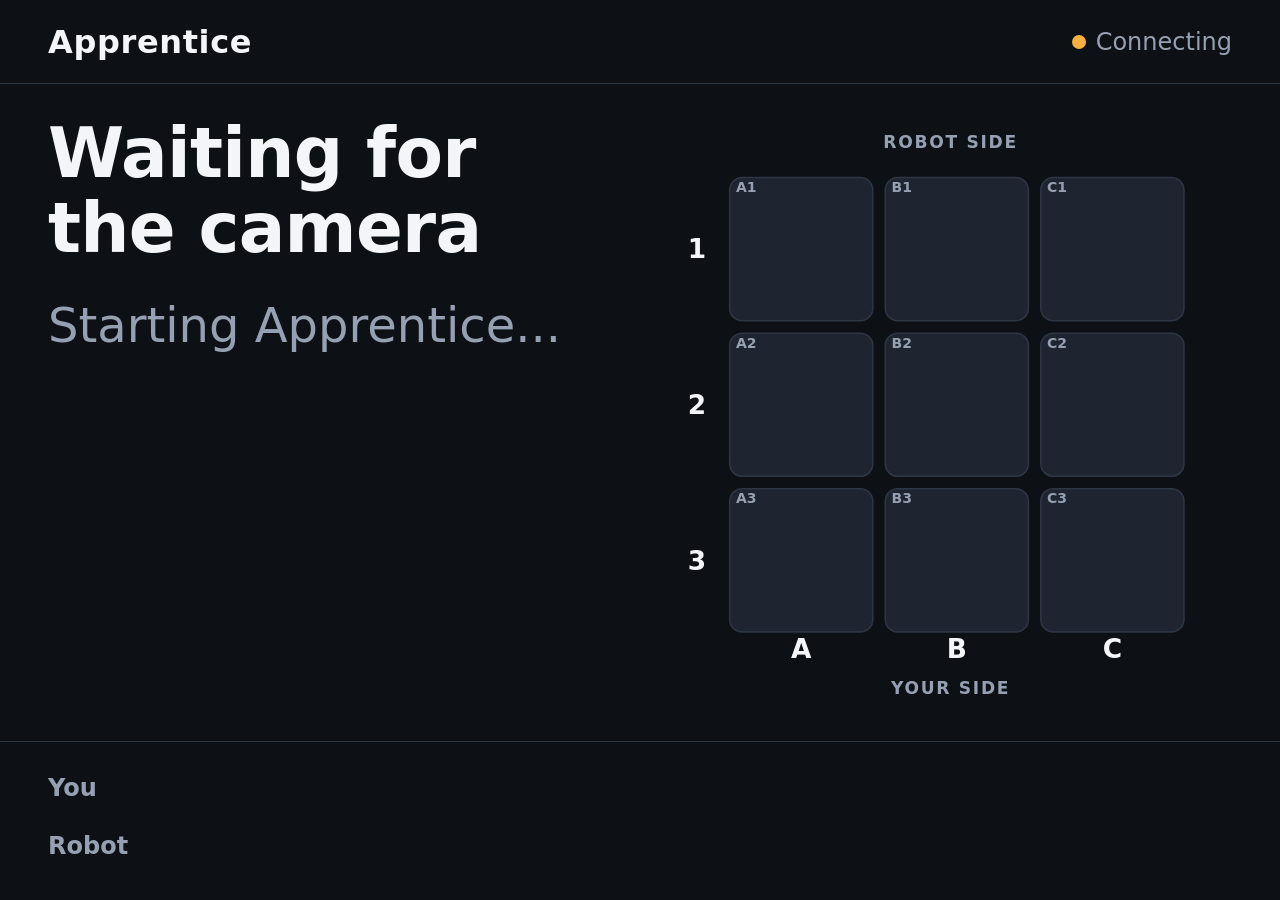
==== ui/index.html @ e2a77195 "ui stuff" ====
<!doctype html>
<html lang="en">
<head>
  <meta charset="utf-8">
  <meta name="viewport" content="width=device-width, initial-scale=1">
  <title>Apprentice Monitor</title>
  <link rel="stylesheet" href="style.css">
</head>
<body>
  <header class="topbar">
    <div class="brand">Apprentice</div>
    <div class="lesson" id="lesson"></div>
    <div class="mode" id="mode"></div>
    <div class="conn" id="conn" data-state="connecting"><span class="dot"></span><span id="conn-text">Connecting</span></div>
  </header>

  <main class="stage" id="stage" data-phase="nodata">
    <section class="left">
      <div class="banner" id="banner" hidden></div>
      <div class="kicker" id="kicker"></div>
      <h1 class="instruction" id="instruction">Waiting for the camera</h1>
      <div class="subline" id="subline"></div>

      <div class="feedback" id="feedback" data-kind="waiting">
        <div class="feedback-icon" id="feedback-icon"></div>
        <div class="feedback-body">
          <div class="feedback-title" id="feedback-title"></div>
          <div class="feedback-text" id="feedback-text"></div>
        </div>
      </div>

      <div class="robot-panel" id="robot-panel" hidden>
        <div class="robot-icon" id="robot-icon" aria-hidden="true"></div>
        <div class="robot-body">
          <div class="robot-status" id="robot-status"></div>
          <div class="robot-text" id="robot-text"></div>
        </div>
      </div>

      <div class="showme" id="showme" hidden>
        <div class="showme-label">Watch how it was done</div>
        <video id="showme-video" muted playsinline preload="auto"></video>
      </div>
    </section>

    <section class="right">
      <div class="board" id="board">
        <div class="board2d" id="board2d"></div>
        <div class="board3d" id="board3d" hidden></div>
      </div>
    </section>

    <div class="reconnect" id="reconnect" hidden>Reconnecting to Apprentice...</div>
  </main>

  <footer class="progress">
    <div class="strip-row"><div class="strip-label">You</div><div class="strip" id="strip-human"></div></div>
    <div class="strip-row"><div class="strip-label">Robot</div><div class="strip" id="strip-robot"></div></div>
  </footer>

  <script src="config.js"></script>
  <script src="app.js"></script>
</body>
</html>
---- ui/style.css ----
/* One palette, one type scale. Dark, high contrast, cube colors match the real cubes. */
:root {
  --bg: #0d1015;
  --panel: #161b23;
  --panel-2: #1e2530;
  --line: #2d3644;
  --text: #f3f5f8;
  --muted: #95a1b2;

  --ok: #4ade80;
  --warn: #f5b041;      /* calm amber: mistakes and "needs a hand", never red */
  --info: #7cb7ff;

  --cube-red: #e5484d;
  --cube-blue: #3b82f6;
  --cube-yellow: #f7c531;
  --cube-green: #22a75a;
  --cube-unknown: #6b7280;

  --s1: 16px;
  --s2: 24px;
  --s3: 32px;
  --s4: 48px;
  --s5: 72px;
  --s6: 104px;

  --font: "Segoe UI", system-ui, -apple-system, Roboto, Arial, sans-serif;
  --radius: 18px;
}

* { box-sizing: border-box; }
html, body { margin: 0; height: 100%; }
body {
  background: var(--bg);
  color: var(--text);
  font-family: var(--font);
  display: grid;
  grid-template-rows: 84px 1fr auto;
  overflow: hidden;
  cursor: none;            /* nobody clicks during the demo */
}

/* ---------------------------------------------------------------- top bar */
.topbar {
  display: flex;
  align-items: center;
  gap: var(--s3);
  padding: 0 var(--s4);
  border-bottom: 1px solid var(--line);
}
.brand { font-size: var(--s3); font-weight: 700; letter-spacing: 0.02em; }
.lesson { font-size: var(--s2); color: var(--muted); }
.mode {
  font-size: var(--s1); font-weight: 600; text-transform: uppercase; letter-spacing: 0.08em;
  padding: 6px 14px; border-radius: 999px; border: 1px solid var(--line); color: var(--muted);
}
.mode:empty { display: none; }
.conn { margin-left: auto; display: flex; align-items: center; gap: 10px; font-size: var(--s2); color: var(--muted); }
.conn .dot { width: 14px; height: 14px; border-radius: 50%; background: var(--muted); }
.conn[data-state="live"] .dot { background: var(--ok); }
.conn[data-state="reconnecting"] .dot,
.conn[data-state="connecting"] .dot { background: var(--warn); animation: breathe 1.6s ease-in-out infinite; }

/* ---------------------------------------------------------------- stage */
.stage {
  position: relative;
  display: grid;
  grid-template-columns: 1fr minmax(0, 44vw);
  gap: var(--s4);
  padding: var(--s3) var(--s4);
  min-height: 0;
  overflow: hidden;
}
.left { display: flex; flex-direction: column; gap: var(--s3); min-width: 0; min-height: 0; overflow: hidden; }
.right { display: flex; align-items: center; justify-content: center; min-height: 0; }

.banner {
  font-size: var(--s3); font-weight: 600;
  padding: var(--s2) var(--s3); border-radius: var(--radius);
  background: rgba(124, 183, 255, 0.12); border: 2px solid var(--info); color: var(--info);
}
.kicker { font-size: var(--s3); color: var(--muted); font-weight: 600; }
.instruction {
  margin: 0;
  font-size: clamp(56px, 5.4vw, var(--s6));
  line-height: 1.08;
  font-weight: 750;
  letter-spacing: -0.01em;
}
.instruction .chip {
  display: inline-block; width: 0.72em; height: 0.72em; border-radius: 0.12em;
  margin: 0 0.18em 0 0.06em; vertical-align: -0.04em;
  box-shadow: inset 0 -0.08em 0 rgba(0, 0, 0, 0.3);
}
.instruction .cell { white-space: nowrap; }
.subline { font-size: var(--s4); color: var(--muted); }
.subline:empty, .kicker:empty { display: none; }

/* hint level 3: make room for the clip */
.stage.showing .left { gap: var(--s2); }
.stage.showing .instruction { font-size: var(--s5); }
.stage.showing .subline { font-size: var(--s3); }
.stage.showing .feedback { padding: var(--s2); }
.stage.showing .feedback-title { font-size: var(--s3); }
.stage.showing .feedback-text { font-size: var(--s2); }
.stage.showing .feedback-icon { width: 64px; height: 64px; font-size: 40px; }

/* ---------------------------------------------------------------- feedback */
.feedback {
  display: flex; align-items: center; gap: var(--s3);
  padding: var(--s3); border-radius: var(--radius);
  background: var(--panel); border: 2px solid var(--line);
  transition: border-color 200ms, background 200ms;
}
.feedback-icon {
  flex: none; width: 88px; height: 88px; border-radius: 50%;
  display: grid; place-items: center; font-size: 56px; font-weight: 800;
  background: var(--panel-2); color: var(--muted);
}
.feedback-title { font-size: var(--s4); font-weight: 700; }
.feedback-text { font-size: var(--s3); color: var(--muted); margin-top: 6px; }
.feedback-text:empty, .feedback-title:empty { display: none; }

.feedback[data-kind="pass"], .feedback[data-kind="complete"] { border-color: var(--ok); background: rgba(74, 222, 128, 0.08); }
.feedback[data-kind="pass"] .feedback-icon,
.feedback[data-kind="complete"] .feedback-icon { background: var(--ok); color: #0b2a17; animation: pop 400ms ease-out; }
.feedback[data-kind="mistake"], .feedback[data-kind="stopped"] { border-color: var(--warn); background: rgba(245, 176, 65, 0.08); }
.feedback[data-kind="mistake"] .feedback-icon,
.feedback[data-kind="stopped"] .feedback-icon { background: var(--warn); color: #33230a; }
.feedback[data-kind="mistake"] .feedback-text,
.feedback[data-kind="stopped"] .feedback-text { color: var(--text); }
.feedback[data-kind="waiting"] .feedback-icon { animation: breathe 2s ease-in-out infinite; }
.feedback[hidden] { display: none; }

/* ---------------------------------------------------------------- robot panel */
.robot-panel {
  display: flex; align-items: center; gap: var(--s3);
  padding: var(--s3); border-radius: var(--radius);
  background: var(--panel); border: 2px solid var(--line);
}
.robot-panel[hidden] { display: none; }
.robot-icon {
  flex: none; width: 120px; height: 120px; border-radius: 28px; background: var(--panel-2);
  position: relative;
}
.robot-icon::before, .robot-icon::after {   /* two eyes */
  content: ""; position: absolute; top: 44px; width: 20px; height: 20px; border-radius: 50%;
  background: var(--info); animation: blink 4s infinite;
}
.robot-icon::before { left: 32px; }
.robot-icon::after { right: 32px; }
.robot-panel[data-status="busy"] .robot-icon { animation: breathe 1.4s ease-in-out infinite; }
.robot-panel[data-status="done"] .robot-icon::before,
.robot-panel[data-status="done"] .robot-icon::after { background: var(--ok); }
.robot-panel[data-status="hand"] { border-color: var(--warn); }
.robot-panel[data-status="hand"] .robot-icon::before,
.robot-panel[data-status="hand"] .robot-icon::after { background: var(--warn); }
.robot-status { font-size: var(--s5); font-weight: 750; line-height: 1.05; }
.robot-text { font-size: var(--s3); color: var(--muted); margin-top: 10px; }

/* ---------------------------------------------------------------- show me */
.showme {
  flex: 1 1 auto; min-height: 0; display: flex; flex-direction: column; gap: 10px;
  padding: var(--s2); border-radius: var(--radius); background: var(--panel); border: 2px solid var(--info);
}
.showme[hidden] { display: none; }
.showme-label { font-size: var(--s2); color: var(--info); font-weight: 600; }
.showme video { width: 100%; flex: 1 1 auto; min-height: 0; object-fit: contain; background: #000; border-radius: 10px; }

/* ---------------------------------------------------------------- board */
.board { position: relative; height: 100%; width: 100%; display: flex; align-items: center; justify-content: center; }
.board2d, .board3d { height: 100%; width: 100%; }
.board2d[hidden], .board3d[hidden] { display: none; }
.board2d svg { height: 100%; width: 100%; display: block; }
.board3d { position: relative; }
.edge-label {
  position: absolute; left: 0; right: 0; text-align: center;
  color: var(--muted); font-size: 22px; font-weight: 600; letter-spacing: 0.1em; text-transform: uppercase;
}
.edge-label.top { top: 8px; }
.edge-label.bottom { bottom: 8px; }

.b-edge { fill: var(--muted); font-size: 22px; font-weight: 600; letter-spacing: 0.1em; text-transform: uppercase; }
.b-axis { fill: var(--text); font-size: 34px; font-weight: 700; }
.b-cell { fill: var(--panel-2); stroke: var(--line); stroke-width: 2; }
.b-name { fill: var(--muted); font-size: 18px; font-weight: 600; }
.b-cube { stroke: rgba(0, 0, 0, 0.55); stroke-width: 4; }
.b-unknown { fill: var(--text); font-size: 40px; font-weight: 800; }
.b-ghost { stroke: #fff; stroke-width: 4; stroke-dasharray: 12 8; animation: ghost 1.6s ease-in-out infinite; transform-box: fill-box; transform-origin: center; }
.b-ghost.strong { animation: ghost-strong 0.9s ease-in-out infinite; stroke-width: 6; }
.b-fault { fill: none; stroke: var(--warn); stroke-width: 8; animation: breathe 1.4s ease-in-out infinite; }
.b-arrow { stroke: var(--warn); stroke-width: 10; stroke-linecap: round; fill: none; stroke-dasharray: 22 14; animation: march 0.8s linear infinite; }
.b-arrowhead { fill: var(--warn); }

/* ---------------------------------------------------------------- progress */
.progress { padding: var(--s2) var(--s4) var(--s3); border-top: 1px solid var(--line); display: grid; gap: 14px; }
.strip-row { display: grid; grid-template-columns: 120px 1fr; align-items: center; gap: var(--s2); }
.strip-label { font-size: var(--s2); color: var(--muted); font-weight: 600; }
.strip { display: flex; gap: 10px; height: 44px; }
.strip.off { opacity: 0.35; }
.seg {
  flex: 1; border-radius: 10px; background: var(--panel-2); border: 2px solid var(--line);
  display: grid; place-items: center; font-size: 20px; font-weight: 700; color: var(--muted);
}
.seg.pass { background: var(--ok); border-color: var(--ok); color: #0b2a17; }
.seg.retry { background: rgba(245, 176, 65, 0.85); border-color: var(--warn); color: #33230a; }
.seg.error { background: repeating-linear-gradient(135deg, var(--warn) 0 12px, #b9802a 12px 24px); border-color: var(--warn); color: #33230a; }
.seg.active { border-color: var(--text); color: var(--text); animation: breathe 1.6s ease-in-out infinite; }

/* ---------------------------------------------------------------- phases and connection */
.reconnect {
  position: absolute; left: 50%; top: var(--s3); transform: translateX(-50%);
  font-size: var(--s3); padding: 14px var(--s3); border-radius: 999px;
  background: var(--panel); border: 2px solid var(--warn); color: var(--warn);
}
.reconnect[hidden] { display: none; }
.stage.stale .left, .stage.stale .right { opacity: 0.45; filter: saturate(0.5); }

.stage[data-phase="complete"] .instruction { color: var(--ok); }

/* ---------------------------------------------------------------- motion */
@keyframes breathe { 0%, 100% { opacity: 1; } 50% { opacity: 0.45; } }
@keyframes ghost { 0%, 100% { opacity: 0.35; } 50% { opacity: 0.75; } }
@keyframes ghost-strong { 0%, 100% { opacity: 0.3; transform: scale(0.94); } 50% { opacity: 0.95; transform: scale(1.04); } }
@keyframes march { to { stroke-dashoffset: -36; } }
@keyframes pop { 0% { transform: scale(0.6); } 70% { transform: scale(1.1); } 100% { transform: scale(1); } }
@keyframes blink { 0%, 92%, 100% { transform: scaleY(1); } 95% { transform: scaleY(0.1); } }

@media (prefers-reduced-motion: reduce) {
  * { animation: none !important; }
}
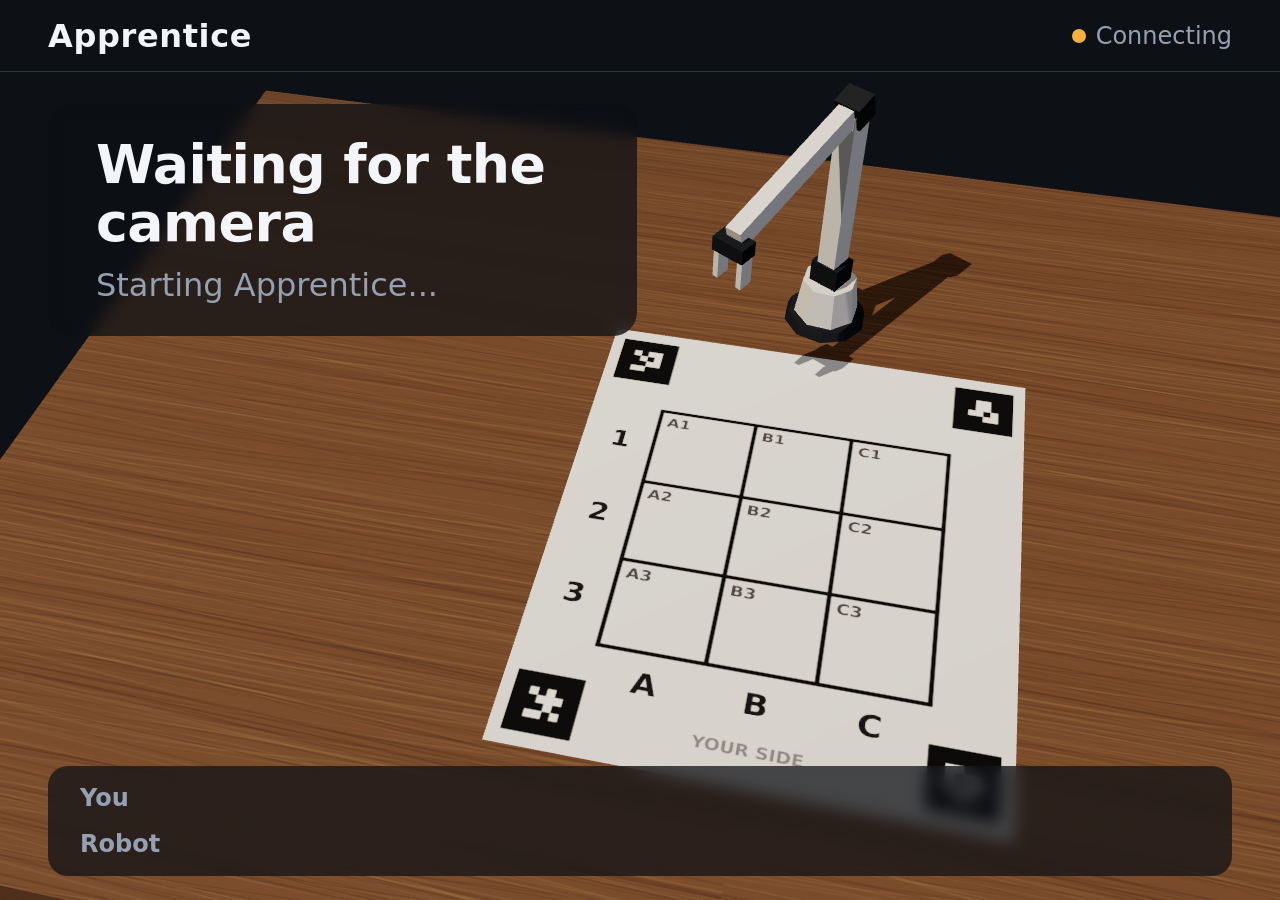
==== commit 9ee84069: "ui: 3D table as the main view with overlay layout, arm, ghost, arrow, effects" ====
--- a/ui/index.html
+++ b/ui/index.html
@@ -15,48 +15,59 @@
   </header>
 
   <main class="stage" id="stage" data-phase="nodata">
-    <section class="left">
+    <!-- The board fills the stage: 3D by default, 2D on key 2 or when WebGL is unavailable. -->
+    <div class="board" id="board">
+      <div class="board2d" id="board2d"></div>
+      <div class="board3d" id="board3d" hidden></div>
+    </div>
+
+    <section class="hud-top">
       <div class="banner" id="banner" hidden></div>
       <div class="kicker" id="kicker"></div>
       <h1 class="instruction" id="instruction">Waiting for the camera</h1>
       <div class="subline" id="subline"></div>
+    </section>
 
-      <div class="feedback" id="feedback" data-kind="waiting">
-        <div class="feedback-icon" id="feedback-icon"></div>
-        <div class="feedback-body">
-          <div class="feedback-title" id="feedback-title"></div>
-          <div class="feedback-text" id="feedback-text"></div>
+    <div class="showme" id="showme" hidden>
+      <div class="showme-label">Watch how it was done</div>
+      <video id="showme-video" muted playsinline preload="auto"></video>
+    </div>
+
+    <section class="hud-bottom">
+      <div class="hud-cards">
+        <div class="feedback" id="feedback" data-kind="waiting">
+          <div class="feedback-icon" id="feedback-icon"></div>
+          <div class="feedback-body">
+            <div class="feedback-title" id="feedback-title"></div>
+            <div class="feedback-text" id="feedback-text"></div>
+          </div>
+        </div>
+
+        <div class="robot-panel" id="robot-panel" hidden>
+          <div class="robot-icon" id="robot-icon" aria-hidden="true"></div>
+          <div class="robot-body">
+            <div class="robot-status" id="robot-status"></div>
+            <div class="robot-text" id="robot-text"></div>
+          </div>
         </div>
       </div>
 
-      <div class="robot-panel" id="robot-panel" hidden>
-        <div class="robot-icon" id="robot-icon" aria-hidden="true"></div>
-        <div class="robot-body">
-          <div class="robot-status" id="robot-status"></div>
-          <div class="robot-text" id="robot-text"></div>
-        </div>
-      </div>
-
-      <div class="showme" id="showme" hidden>
-        <div class="showme-label">Watch how it was done</div>
-        <video id="showme-video" muted playsinline preload="auto"></video>
-      </div>
+      <footer class="progress">
+        <div class="strip-row"><div class="strip-label">You</div><div class="strip" id="strip-human"></div></div>
+        <div class="strip-row"><div class="strip-label">Robot</div><div class="strip" id="strip-robot"></div></div>
+      </footer>
     </section>
 
-    <section class="right">
-      <div class="board" id="board">
-        <div class="board2d" id="board2d"></div>
-        <div class="board3d" id="board3d" hidden></div>
-      </div>
-    </section>
+    <div class="screen" id="screen" data-kind="ready" hidden>
+      <div class="screen-title" id="screen-title"></div>
+      <div class="screen-thumb" id="screen-thumb"></div>
+      <div class="screen-text" id="screen-text"></div>
+      <div class="screen-key" id="screen-key"></div>
+    </div>
 
+    <div class="toast" id="toast" hidden></div>
     <div class="reconnect" id="reconnect" hidden>Reconnecting to Apprentice...</div>
   </main>
-
-  <footer class="progress">
-    <div class="strip-row"><div class="strip-label">You</div><div class="strip" id="strip-human"></div></div>
-    <div class="strip-row"><div class="strip-label">Robot</div><div class="strip" id="strip-robot"></div></div>
-  </footer>
 
   <script src="config.js"></script>
   <script src="app.js"></script>
--- a/ui/style.css
+++ b/ui/style.css
@@ -35,7 +35,7 @@
   color: var(--text);
   font-family: var(--font);
   display: grid;
-  grid-template-rows: 84px 1fr auto;
+  grid-template-rows: 72px 1fr;
   overflow: hidden;
   cursor: none;            /* nobody clicks during the demo */
 }
@@ -61,18 +61,27 @@
 .conn[data-state="reconnecting"] .dot,
 .conn[data-state="connecting"] .dot { background: var(--warn); animation: breathe 1.6s ease-in-out infinite; }
 
-/* ---------------------------------------------------------------- stage */
-.stage {
-  position: relative;
-  display: grid;
-  grid-template-columns: 1fr minmax(0, 44vw);
-  gap: var(--s4);
-  padding: var(--s3) var(--s4);
-  min-height: 0;
-  overflow: hidden;
-}
-.left { display: flex; flex-direction: column; gap: var(--s3); min-width: 0; min-height: 0; overflow: hidden; }
-.right { display: flex; align-items: center; justify-content: center; min-height: 0; }
+/* ---------------------------------------------------------------- stage: the board fills it, text overlays */
+.stage { position: relative; min-height: 0; overflow: hidden; }
+.glass {
+  background: rgba(13, 16, 21, 0.72);
+  backdrop-filter: blur(8px);
+  border: 1px solid rgba(255, 255, 255, 0.06);
+  border-radius: 24px;
+}
+.hud-top {
+  position: absolute; left: var(--s4); top: var(--s3); max-width: min(46vw, 900px);
+  display: flex; flex-direction: column; gap: 14px;
+  padding: var(--s3) var(--s4); border-radius: 24px;
+  background: rgba(13, 16, 21, 0.74);
+  backdrop-filter: blur(8px);
+}
+.hud-bottom {
+  position: absolute; left: var(--s4); right: var(--s4); bottom: var(--s2);
+  display: flex; flex-direction: column; gap: 14px; pointer-events: none;
+}
+.hud-cards { display: flex; gap: var(--s2); align-items: flex-end; }
+.hud-cards > * { max-width: min(60vw, 1000px); }
 
 .banner {
   font-size: var(--s3); font-weight: 600;
@@ -82,7 +91,7 @@
 .kicker { font-size: var(--s3); color: var(--muted); font-weight: 600; }
 .instruction {
   margin: 0;
-  font-size: clamp(56px, 5.4vw, var(--s6));
+  font-size: clamp(44px, 4.2vw, 92px);
   line-height: 1.08;
   font-weight: 750;
   letter-spacing: -0.01em;
@@ -93,38 +102,30 @@
   box-shadow: inset 0 -0.08em 0 rgba(0, 0, 0, 0.3);
 }
 .instruction .cell { white-space: nowrap; }
-.subline { font-size: var(--s4); color: var(--muted); }
+.subline { font-size: var(--s3); color: var(--muted); }
 .subline:empty, .kicker:empty { display: none; }
 
-/* hint level 3: make room for the clip */
-.stage.showing .left { gap: var(--s2); }
-.stage.showing .instruction { font-size: var(--s5); }
-.stage.showing .subline { font-size: var(--s3); }
-.stage.showing .feedback { padding: var(--s2); }
-.stage.showing .feedback-title { font-size: var(--s3); }
-.stage.showing .feedback-text { font-size: var(--s2); }
-.stage.showing .feedback-icon { width: 64px; height: 64px; font-size: 40px; }
 
 /* ---------------------------------------------------------------- feedback */
 .feedback {
   display: flex; align-items: center; gap: var(--s3);
-  padding: var(--s3); border-radius: var(--radius);
-  background: var(--panel); border: 2px solid var(--line);
+  padding: var(--s2) var(--s3); border-radius: var(--radius);
+  background: rgba(22, 27, 35, 0.86); backdrop-filter: blur(8px); border: 2px solid var(--line);
   transition: border-color 200ms, background 200ms;
 }
 .feedback-icon {
-  flex: none; width: 88px; height: 88px; border-radius: 50%;
+  flex: none; width: 76px; height: 76px; border-radius: 50%;
   display: grid; place-items: center; font-size: 56px; font-weight: 800;
   background: var(--panel-2); color: var(--muted);
 }
-.feedback-title { font-size: var(--s4); font-weight: 700; }
+.feedback-title { font-size: 40px; font-weight: 700; }
 .feedback-text { font-size: var(--s3); color: var(--muted); margin-top: 6px; }
 .feedback-text:empty, .feedback-title:empty { display: none; }
 
-.feedback[data-kind="pass"], .feedback[data-kind="complete"] { border-color: var(--ok); background: rgba(74, 222, 128, 0.08); }
+.feedback[data-kind="pass"], .feedback[data-kind="complete"] { border-color: var(--ok); background: rgba(16, 44, 28, 0.88); }
 .feedback[data-kind="pass"] .feedback-icon,
 .feedback[data-kind="complete"] .feedback-icon { background: var(--ok); color: #0b2a17; animation: pop 400ms ease-out; }
-.feedback[data-kind="mistake"], .feedback[data-kind="stopped"] { border-color: var(--warn); background: rgba(245, 176, 65, 0.08); }
+.feedback[data-kind="mistake"], .feedback[data-kind="stopped"] { border-color: var(--warn); background: rgba(48, 36, 16, 0.9); }
 .feedback[data-kind="mistake"] .feedback-icon,
 .feedback[data-kind="stopped"] .feedback-icon { background: var(--warn); color: #33230a; }
 .feedback[data-kind="mistake"] .feedback-text,
@@ -135,50 +136,45 @@
 /* ---------------------------------------------------------------- robot panel */
 .robot-panel {
   display: flex; align-items: center; gap: var(--s3);
-  padding: var(--s3); border-radius: var(--radius);
-  background: var(--panel); border: 2px solid var(--line);
+  padding: var(--s2) var(--s3); border-radius: var(--radius);
+  background: rgba(22, 27, 35, 0.86); backdrop-filter: blur(8px); border: 2px solid var(--line);
 }
 .robot-panel[hidden] { display: none; }
 .robot-icon {
-  flex: none; width: 120px; height: 120px; border-radius: 28px; background: var(--panel-2);
+  flex: none; width: 96px; height: 96px; border-radius: 24px; background: var(--panel-2);
   position: relative;
 }
 .robot-icon::before, .robot-icon::after {   /* two eyes */
-  content: ""; position: absolute; top: 44px; width: 20px; height: 20px; border-radius: 50%;
+  content: ""; position: absolute; top: 34px; width: 20px; height: 20px; border-radius: 50%;
   background: var(--info); animation: blink 4s infinite;
 }
-.robot-icon::before { left: 32px; }
-.robot-icon::after { right: 32px; }
+.robot-icon::before { left: 24px; }
+.robot-icon::after { right: 24px; }
 .robot-panel[data-status="busy"] .robot-icon { animation: breathe 1.4s ease-in-out infinite; }
 .robot-panel[data-status="done"] .robot-icon::before,
 .robot-panel[data-status="done"] .robot-icon::after { background: var(--ok); }
 .robot-panel[data-status="hand"] { border-color: var(--warn); }
 .robot-panel[data-status="hand"] .robot-icon::before,
 .robot-panel[data-status="hand"] .robot-icon::after { background: var(--warn); }
-.robot-status { font-size: var(--s5); font-weight: 750; line-height: 1.05; }
+.robot-status { font-size: 56px; font-weight: 750; line-height: 1.05; }
 .robot-text { font-size: var(--s3); color: var(--muted); margin-top: 10px; }
 
 /* ---------------------------------------------------------------- show me */
 .showme {
-  flex: 1 1 auto; min-height: 0; display: flex; flex-direction: column; gap: 10px;
-  padding: var(--s2); border-radius: var(--radius); background: var(--panel); border: 2px solid var(--info);
+  position: absolute; right: var(--s4); top: var(--s3); width: min(34vw, 640px); height: 42vh;
+  display: flex; flex-direction: column; gap: 10px;
+  padding: var(--s2); border-radius: var(--radius); background: rgba(22, 27, 35, 0.9); border: 2px solid var(--info);
 }
 .showme[hidden] { display: none; }
 .showme-label { font-size: var(--s2); color: var(--info); font-weight: 600; }
 .showme video { width: 100%; flex: 1 1 auto; min-height: 0; object-fit: contain; background: #000; border-radius: 10px; }
 
 /* ---------------------------------------------------------------- board */
-.board { position: relative; height: 100%; width: 100%; display: flex; align-items: center; justify-content: center; }
-.board2d, .board3d { height: 100%; width: 100%; }
+.board { position: absolute; inset: 0; }
+.board2d, .board3d { position: absolute; inset: 0; }
 .board2d[hidden], .board3d[hidden] { display: none; }
+.board2d { padding: 2vh 3vw 26vh 48vw; }   /* 2D fallback sits right of the instruction */
 .board2d svg { height: 100%; width: 100%; display: block; }
-.board3d { position: relative; }
-.edge-label {
-  position: absolute; left: 0; right: 0; text-align: center;
-  color: var(--muted); font-size: 22px; font-weight: 600; letter-spacing: 0.1em; text-transform: uppercase;
-}
-.edge-label.top { top: 8px; }
-.edge-label.bottom { bottom: 8px; }
 
 .b-edge { fill: var(--muted); font-size: 22px; font-weight: 600; letter-spacing: 0.1em; text-transform: uppercase; }
 .b-axis { fill: var(--text); font-size: 34px; font-weight: 700; }
@@ -193,10 +189,13 @@
 .b-arrowhead { fill: var(--warn); }
 
 /* ---------------------------------------------------------------- progress */
-.progress { padding: var(--s2) var(--s4) var(--s3); border-top: 1px solid var(--line); display: grid; gap: 14px; }
-.strip-row { display: grid; grid-template-columns: 120px 1fr; align-items: center; gap: var(--s2); }
+.progress {
+  padding: 14px var(--s3); display: grid; gap: 10px; border-radius: 20px;
+  background: rgba(13, 16, 21, 0.72); backdrop-filter: blur(8px);
+}
+.strip-row { display: grid; grid-template-columns: 100px 1fr; align-items: center; gap: var(--s2); }
 .strip-label { font-size: var(--s2); color: var(--muted); font-weight: 600; }
-.strip { display: flex; gap: 10px; height: 44px; }
+.strip { display: flex; gap: 10px; height: 36px; }
 .strip.off { opacity: 0.35; }
 .seg {
   flex: 1; border-radius: 10px; background: var(--panel-2); border: 2px solid var(--line);
@@ -206,6 +205,48 @@
 .seg.retry { background: rgba(245, 176, 65, 0.85); border-color: var(--warn); color: #33230a; }
 .seg.error { background: repeating-linear-gradient(135deg, var(--warn) 0 12px, #b9802a 12px 24px); border-color: var(--warn); color: #33230a; }
 .seg.active { border-color: var(--text); color: var(--text); animation: breathe 1.6s ease-in-out infinite; }
+
+/* ---------------------------------------------------------------- ready / complete / stopped screens */
+.screen {
+  position: absolute; left: 50%; top: 50%; transform: translate(-50%, -50%);
+  min-width: min(720px, 80vw); max-width: 86vw; padding: var(--s4) var(--s5);
+  display: flex; flex-direction: column; align-items: center; gap: var(--s3); text-align: center;
+  background: rgba(22, 27, 35, 0.94); border: 2px solid var(--line); border-radius: 28px;
+  box-shadow: 0 30px 80px rgba(0, 0, 0, 0.5);
+}
+.screen[hidden] { display: none; }
+.screen-title { font-size: var(--s6); font-weight: 750; line-height: 1.05; }
+.screen-thumb svg { width: 260px; height: 260px; display: block; }
+.screen-thumb[hidden] { display: none; }
+.screen-text { font-size: var(--s3); color: var(--muted); max-width: 30ch; }
+.screen-text:empty { display: none; }
+.screen-key {
+  font-size: var(--s4); font-weight: 750; padding: 14px var(--s4); border-radius: 999px;
+  background: var(--ok); color: #0b2a17; animation: breathe 2s ease-in-out infinite;
+}
+.screen-key[hidden] { display: none; }
+.screen[data-kind="complete"] .screen-title { color: var(--ok); }
+.screen[data-kind="complete"] .screen-key { background: var(--panel-2); color: var(--text); animation: none; }
+.screen[data-kind="stopped"] { border-color: var(--warn); }
+.screen[data-kind="stopped"] .screen-key { background: var(--warn); color: #33230a; animation: none; }
+.t-cell { fill: var(--panel-2); stroke: var(--line); stroke-width: 2; }
+.t-cube { stroke: rgba(0, 0, 0, 0.5); stroke-width: 2; }
+.stage.screened .hud-top, .stage.screened .hud-cards { display: none; }
+/* In 3D the scene itself shows the structure, so the card moves left and drops its thumbnail. */
+.stage.view-3d .screen { left: var(--s4); top: var(--s3); transform: none; min-width: 0; width: min(560px, 40vw);
+  padding: var(--s3) var(--s4); align-items: flex-start; text-align: left; }
+.stage.view-3d .screen-title { font-size: 72px; }
+.stage.view-3d .screen-key { font-size: var(--s3); }
+.stage[data-phase="ready"] .progress { display: none; }
+.stage.view-3d .screen[data-kind="ready"] .screen-thumb,
+.stage.view-3d .screen[data-kind="complete"] .screen-thumb { display: none; }
+
+.toast {
+  position: absolute; left: 50%; bottom: var(--s3); transform: translateX(-50%);
+  font-size: var(--s3); font-weight: 600; padding: 14px var(--s4); border-radius: 999px;
+  background: var(--panel-2); border: 2px solid var(--info); color: var(--text);
+}
+.toast[hidden] { display: none; }
 
 /* ---------------------------------------------------------------- phases and connection */
 .reconnect {
@@ -214,7 +255,7 @@
   background: var(--panel); border: 2px solid var(--warn); color: var(--warn);
 }
 .reconnect[hidden] { display: none; }
-.stage.stale .left, .stage.stale .right { opacity: 0.45; filter: saturate(0.5); }
+.stage.stale .board, .stage.stale .hud-top, .stage.stale .hud-bottom, .stage.stale .screen { opacity: 0.45; filter: saturate(0.5); }
 
 .stage[data-phase="complete"] .instruction { color: var(--ok); }
 
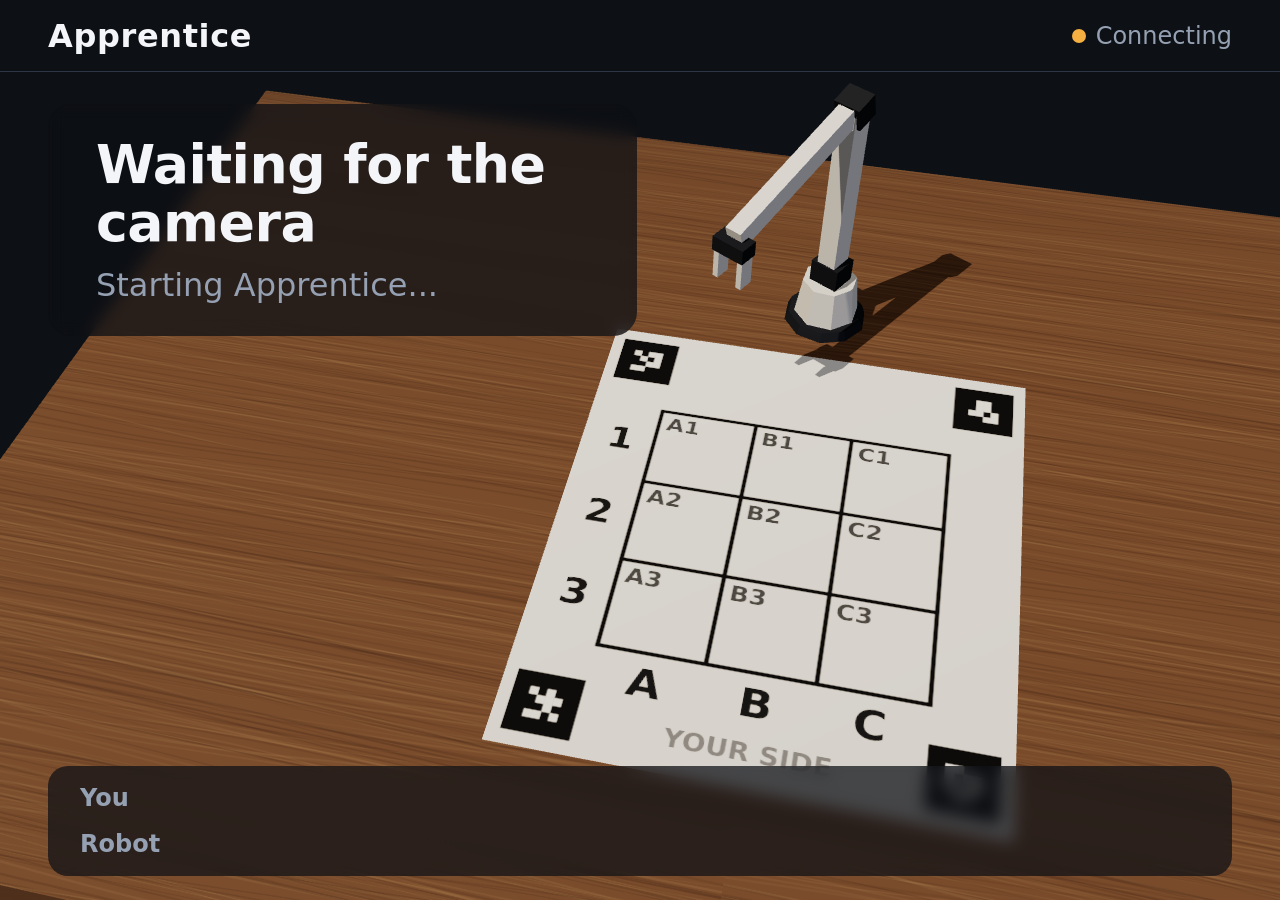
==== commit 1c11f526: "ui: clip off the board, board_seen camera text, tilted arrow, 2D ghost at expected_cell, polish" ====
--- a/ui/index.html
+++ b/ui/index.html
@@ -26,12 +26,12 @@
       <div class="kicker" id="kicker"></div>
       <h1 class="instruction" id="instruction">Waiting for the camera</h1>
       <div class="subline" id="subline"></div>
+      <!-- Hint level 3: the clip sits under the instruction, never over the board. -->
+      <div class="showme" id="showme" hidden>
+        <div class="showme-label">Watch how it was done</div>
+        <video id="showme-video" muted playsinline preload="auto"></video>
+      </div>
     </section>
-
-    <div class="showme" id="showme" hidden>
-      <div class="showme-label">Watch how it was done</div>
-      <video id="showme-video" muted playsinline preload="auto"></video>
-    </div>
 
     <section class="hud-bottom">
       <div class="hud-cards">
--- a/ui/style.css
+++ b/ui/style.css
@@ -131,6 +131,13 @@
 .feedback[data-kind="mistake"] .feedback-text,
 .feedback[data-kind="stopped"] .feedback-text { color: var(--text); }
 .feedback[data-kind="waiting"] .feedback-icon { animation: breathe 2s ease-in-out infinite; }
+.feedback[data-kind="watching"] .feedback-icon,
+.feedback[data-kind="waiting"] .feedback-icon { position: relative; }
+.feedback[data-kind="watching"] .feedback-icon::after,
+.feedback[data-kind="waiting"] .feedback-icon::after {   /* an eye-like ring: the camera is looking */
+  content: ""; position: absolute; inset: 22px; border-radius: 50%;
+  border: 6px solid var(--info); animation: breathe 2.4s ease-in-out infinite;
+}
 .feedback[hidden] { display: none; }
 
 /* ---------------------------------------------------------------- robot panel */
@@ -161,10 +168,13 @@
 
 /* ---------------------------------------------------------------- show me */
 .showme {
-  position: absolute; right: var(--s4); top: var(--s3); width: min(34vw, 640px); height: 42vh;
-  display: flex; flex-direction: column; gap: 10px;
-  padding: var(--s2); border-radius: var(--radius); background: rgba(22, 27, 35, 0.9); border: 2px solid var(--info);
-}
+  width: min(40vw, 620px); height: 26vh; margin-top: 6px;
+  display: flex; flex-direction: column; gap: 8px;
+  padding: 14px var(--s2); border-radius: var(--radius); background: rgba(22, 27, 35, 0.9); border: 2px solid var(--info);
+}
+/* While the clip shows, the instruction shrinks so the clip fits above the hint card. */
+.stage.showing .instruction { font-size: clamp(36px, 3vw, 60px); }
+.stage.showing .hud-top { gap: 10px; }
 .showme[hidden] { display: none; }
 .showme-label { font-size: var(--s2); color: var(--info); font-weight: 600; }
 .showme video { width: 100%; flex: 1 1 auto; min-height: 0; object-fit: contain; background: #000; border-radius: 10px; }
@@ -242,7 +252,7 @@
 .stage.view-3d .screen[data-kind="complete"] .screen-thumb { display: none; }
 
 .toast {
-  position: absolute; left: 50%; bottom: var(--s3); transform: translateX(-50%);
+  position: absolute; right: var(--s4); top: var(--s3);   /* top right: clear of the instruction and the strips */
   font-size: var(--s3); font-weight: 600; padding: 14px var(--s4); border-radius: 999px;
   background: var(--panel-2); border: 2px solid var(--info); color: var(--text);
 }
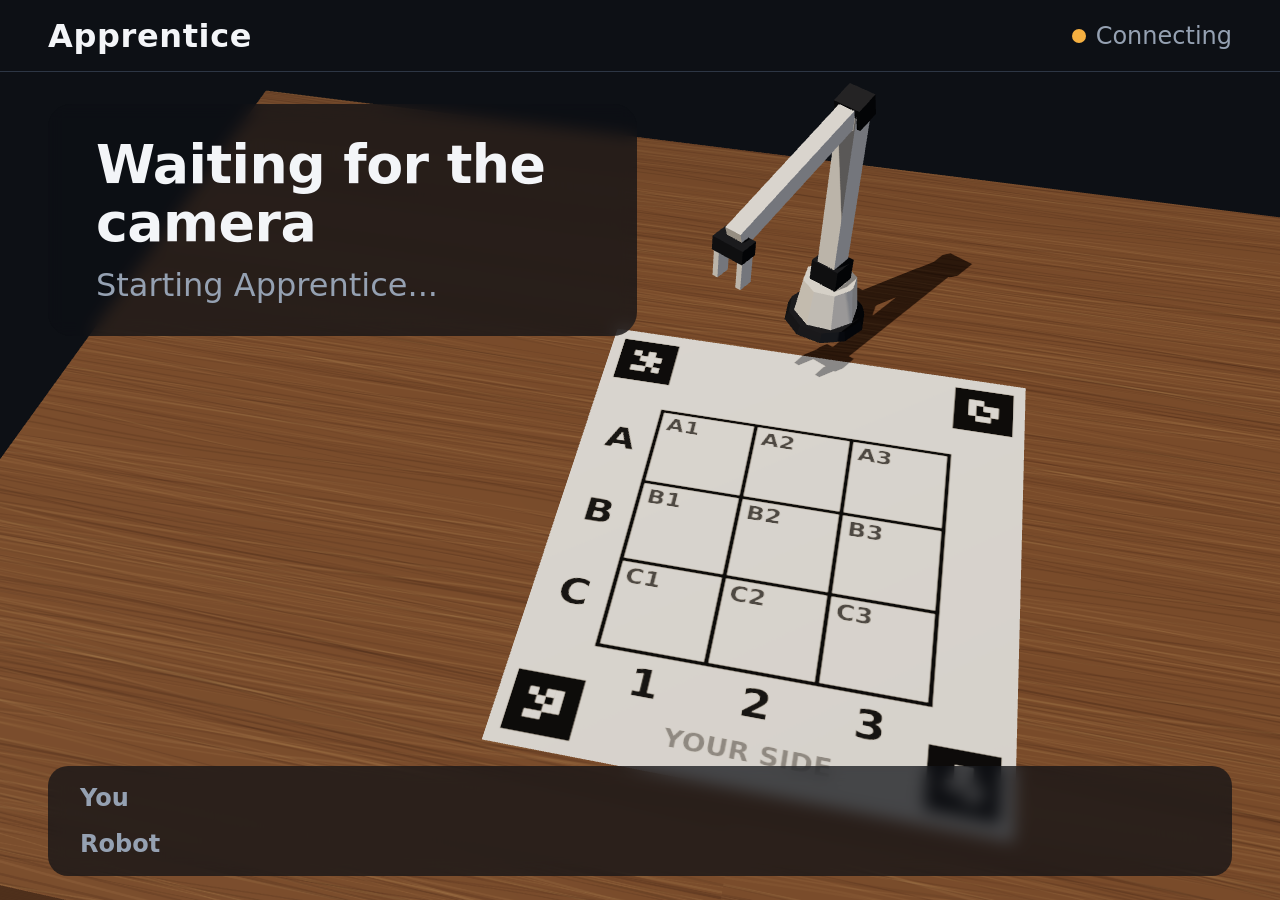
==== commit d69e7158: "ui: lesson picker, intro preview, now the robot" ====
--- a/ui/index.html
+++ b/ui/index.html
@@ -63,6 +63,13 @@
       <div class="screen-thumb" id="screen-thumb"></div>
       <div class="screen-text" id="screen-text"></div>
       <div class="screen-key" id="screen-key"></div>
+      <button class="screen-action" id="screen-action" type="button" hidden>Now the robot <kbd>B</kbd></button>
+    </div>
+
+    <div class="picker" id="picker" hidden>
+      <div class="picker-title">Pick a lesson</div>
+      <ol class="picker-list" id="picker-list"></ol>
+      <div class="picker-help">Up and down to choose, Enter to load, L to close</div>
     </div>
 
     <div class="toast" id="toast" hidden></div>
--- a/ui/style.css
+++ b/ui/style.css
@@ -11,10 +11,13 @@
   --warn: #f5b041;      /* calm amber: mistakes and "needs a hand", never red */
   --info: #7cb7ff;
 
-  --cube-red: #e5484d;
-  --cube-blue: #3b82f6;
-  --cube-yellow: #f7c531;
-  --cube-green: #22a75a;
+  /* Playskool silicone blocks. perception/calib/colors.json (perception.calibrate) overrides these with measured values. */
+  --cube-red: #e2383f;
+  --cube-orange: #f5862a;
+  --cube-yellow: #f6c933;
+  --cube-teal: #16a59b;
+  --cube-skyblue: #62bdea;
+  --cube-purple: #8a5cc7;
   --cube-unknown: #6b7280;
 
   --s1: 16px;
@@ -192,7 +195,8 @@
 .b-name { fill: var(--muted); font-size: 18px; font-weight: 600; }
 .b-cube { stroke: rgba(0, 0, 0, 0.55); stroke-width: 4; }
 .b-unknown { fill: var(--text); font-size: 40px; font-weight: 800; }
-.b-ghost { stroke: #fff; stroke-width: 4; stroke-dasharray: 12 8; animation: ghost 1.6s ease-in-out infinite; transform-box: fill-box; transform-origin: center; }
+.b-ghost { stroke: #fff; stroke-width: 4; stroke-dasharray: 12 8; animation: ghost-drop 2s ease-in infinite; transform-box: fill-box; transform-origin: center; }
+.b-intro { stroke: #fff; stroke-width: 3; stroke-dasharray: 10 6; opacity: 0.6; animation: intro-drop 0.6s ease-in both; transform-box: fill-box; }
 .b-ghost.strong { animation: ghost-strong 0.9s ease-in-out infinite; stroke-width: 6; }
 .b-fault { fill: none; stroke: var(--warn); stroke-width: 8; animation: breathe 1.4s ease-in-out infinite; }
 .b-arrow { stroke: var(--warn); stroke-width: 10; stroke-linecap: round; fill: none; stroke-dasharray: 22 14; animation: march 0.8s linear infinite; }
@@ -248,8 +252,37 @@
 .stage.view-3d .screen-title { font-size: 72px; }
 .stage.view-3d .screen-key { font-size: var(--s3); }
 .stage[data-phase="ready"] .progress { display: none; }
-.stage.view-3d .screen[data-kind="ready"] .screen-thumb,
 .stage.view-3d .screen[data-kind="complete"] .screen-thumb { display: none; }
+
+/* ---------------------------------------------------------------- lesson picker (L) and the robot's turn (B) */
+.picker {
+  position: absolute; left: 50%; top: 50%; transform: translate(-50%, -50%); z-index: 5;
+  width: min(760px, 88vw); max-height: 80vh; overflow: auto; padding: var(--s3) var(--s4);
+  background: rgba(22, 27, 35, 0.97); border: 2px solid var(--info); border-radius: 28px;
+  box-shadow: 0 30px 80px rgba(0, 0, 0, 0.5);
+}
+.picker[hidden] { display: none; }
+.picker-title { font-size: var(--s4); font-weight: 750; margin-bottom: var(--s2); }
+.picker-list { list-style: none; margin: 0; padding: 0; display: grid; gap: 10px; }
+.picker-list li {
+  display: flex; align-items: center; gap: var(--s2); padding: 14px var(--s3); border-radius: 18px;
+  background: var(--panel-2); border: 2px solid transparent; cursor: pointer; font-size: var(--s3);
+}
+.picker-list li.sel { border-color: var(--text); }
+.picker-list li.empty { color: var(--muted); cursor: default; }
+.p-title { font-weight: 650; }
+.p-meta { color: var(--muted); font-size: var(--s2); margin-left: auto; }
+.tag { font-size: 18px; font-weight: 750; padding: 4px 12px; border-radius: 999px; text-transform: uppercase; letter-spacing: 0.06em; }
+.tag.new { background: var(--ok); color: #0b2a17; }
+.tag.now { background: var(--line); color: var(--text); }
+.picker-help { margin-top: var(--s2); font-size: var(--s1); color: var(--muted); }
+.screen-action {
+  font: inherit; font-size: var(--s3); font-weight: 750; padding: 14px var(--s4); border-radius: 999px;
+  background: var(--info); color: #0a1a2e; border: 0; cursor: pointer;
+}
+.screen-action[hidden] { display: none; }
+.screen-action kbd { font: inherit; opacity: 0.7; margin-left: 8px; }
+.stage.intro .hud-top { display: block; }
 
 .toast {
   position: absolute; right: var(--s4); top: var(--s3);   /* top right: clear of the instruction and the strips */
@@ -272,6 +305,16 @@
 /* ---------------------------------------------------------------- motion */
 @keyframes breathe { 0%, 100% { opacity: 1; } 50% { opacity: 0.45; } }
 @keyframes ghost { 0%, 100% { opacity: 0.35; } 50% { opacity: 0.75; } }
+/* The per-step ghost drops into its slot with a small bounce, again every 2 s. */
+@keyframes ghost-drop {
+  0% { transform: translateY(-90px); opacity: 0; }
+  18% { transform: translateY(0); opacity: 0.75; }
+  24% { transform: translateY(-10px); }
+  30% { transform: translateY(0); }
+  65% { opacity: 0.45; }
+  100% { transform: translateY(0); opacity: 0.75; }
+}
+@keyframes intro-drop { from { transform: translateY(-90px); opacity: 0; } to { transform: translateY(0); opacity: 0.6; } }
 @keyframes ghost-strong { 0%, 100% { opacity: 0.3; transform: scale(0.94); } 50% { opacity: 0.95; transform: scale(1.04); } }
 @keyframes march { to { stroke-dashoffset: -36; } }
 @keyframes pop { 0% { transform: scale(0.6); } 70% { transform: scale(1.1); } 100% { transform: scale(1); } }
@@ -280,3 +323,11 @@
 @media (prefers-reduced-motion: reduce) {
   * { animation: none !important; }
 }
+
+/* EXTRA: the block comes off (no arrow). Unknown: the camera can't read that block. */
+.b-remove { fill: none; stroke: var(--warn); stroke-width: 6; stroke-dasharray: 14 10; }
+.b-lift rect { fill: var(--warn); }
+.b-lift text { fill: #33230a; font-size: 28px; font-weight: 750; }
+.b-unsure { fill: none; stroke: var(--cube-unknown); stroke-width: 6; stroke-dasharray: 6 8; }
+.feedback[data-kind="unsure"] { border-color: var(--cube-unknown); }
+.feedback[data-kind="unsure"] .feedback-icon { background: var(--cube-unknown); color: #fff; }
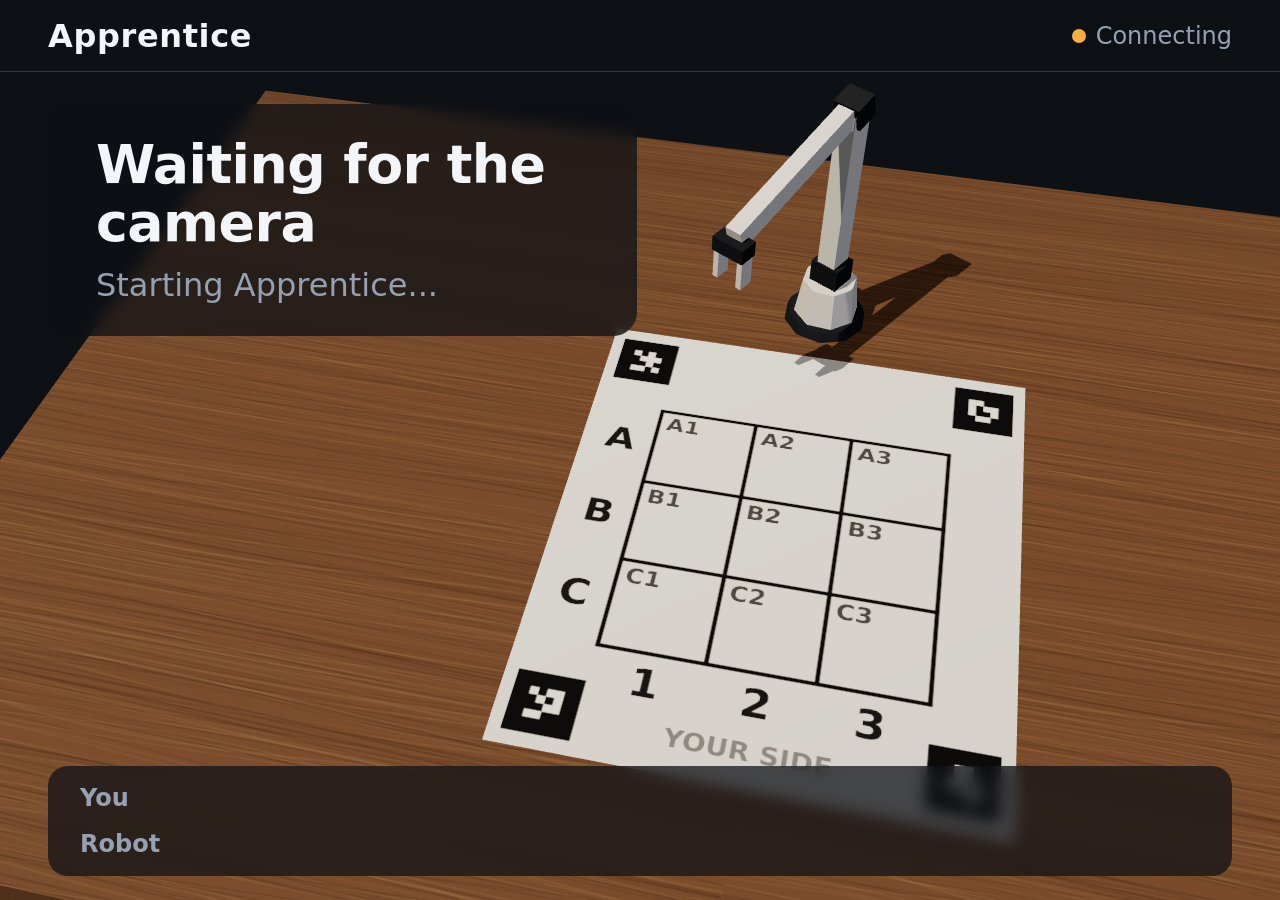
==== commit 6e24304c: "nav: shared top bar with Pip home button" ====
--- a/ui/index.html
+++ b/ui/index.html
@@ -5,6 +5,7 @@
   <meta name="viewport" content="width=device-width, initial-scale=1">
   <title>Apprentice Monitor</title>
   <link rel="stylesheet" href="style.css">
+<script src="/app/nav.js" defer></script>
 </head>
 <body>
   <header class="topbar">
